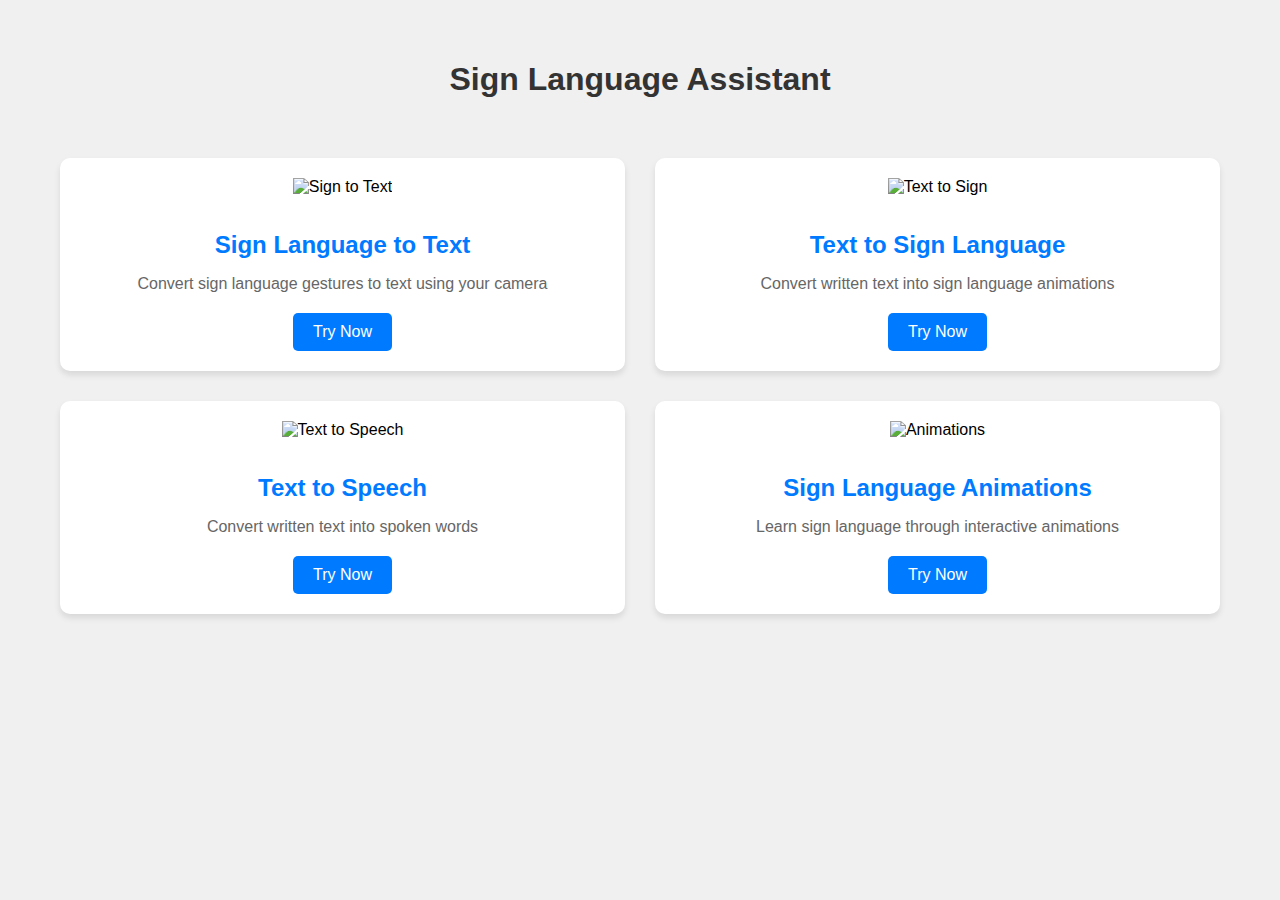
==== main.html @ 63bc65c1 "Main file" ====
<!DOCTYPE html>
<html lang="en">
  <head>
    <meta charset="UTF-8" />
    <meta name="viewport" content="width=device-width, initial-scale=1.0" />
    <title>Sign Language Assistant</title>
    <style>
      body {
        font-family: Arial, sans-serif;
        margin: 0;
        padding: 20px;
        background-color: #f0f0f0;
      }

      .container {
        max-width: 1200px;
        margin: 0 auto;
        padding: 20px;
      }

      h1 {
        text-align: center;
        color: #333;
        margin-bottom: 40px;
      }

      .features-grid {
        display: grid;
        grid-template-columns: repeat(2, 1fr);
        gap: 30px;
        padding: 20px;
      }

      .feature-card {
        background: white;
        border-radius: 10px;
        padding: 20px;
        text-align: center;
        box-shadow: 0 4px 6px rgba(0, 0, 0, 0.1);
        transition: transform 0.3s ease;
      }

      .feature-card:hover {
        transform: translateY(-5px);
      }

      .feature-card img {
        width: 100px;
        height: 100px;
        margin-bottom: 15px;
      }

      .feature-card h2 {
        color: #007bff;
        margin-bottom: 10px;
      }

      .feature-card p {
        color: #666;
        margin-bottom: 20px;
      }

      .feature-button {
        display: inline-block;
        padding: 10px 20px;
        background-color: #007bff;
        color: white;
        text-decoration: none;
        border-radius: 5px;
        transition: background-color 0.3s;
      }

      .feature-button:hover {
        background-color: #0056b3;
      }
    </style>
  </head>
  <body>
    <div class="container">
      <h1>Sign Language Assistant</h1>

      <div class="features-grid">
        <div class="feature-card">
          <img src="images/sign-to-text.png" alt="Sign to Text" />
          <h2>Sign Language to Text</h2>
          <p>Convert sign language gestures to text using your camera</p>
          <a href="index.html" class="feature-button">Try Now</a>
        </div>

        <div class="feature-card">
          <img src="images/text-to-sign.png" alt="Text to Sign" />
          <h2>Text to Sign Language</h2>
          <p>Convert written text into sign language animations</p>
          <a href="text-to-sign.html" class="feature-button">Try Now</a>
        </div>

        <div class="feature-card">
          <img src="images/text-to-speech.png" alt="Text to Speech" />
          <h2>Text to Speech</h2>
          <p>Convert written text into spoken words</p>
          <a href="text-to-speech.html" class="feature-button">Try Now</a>
        </div>

        <div class="feature-card">
          <img src="images/animations.png" alt="Animations" />
          <h2>Sign Language Animations</h2>
          <p>Learn sign language through interactive animations</p>
          <a href="animations.html" class="feature-button">Try Now</a>
        </div>
      </div>
    </div>
  </body>
</html>
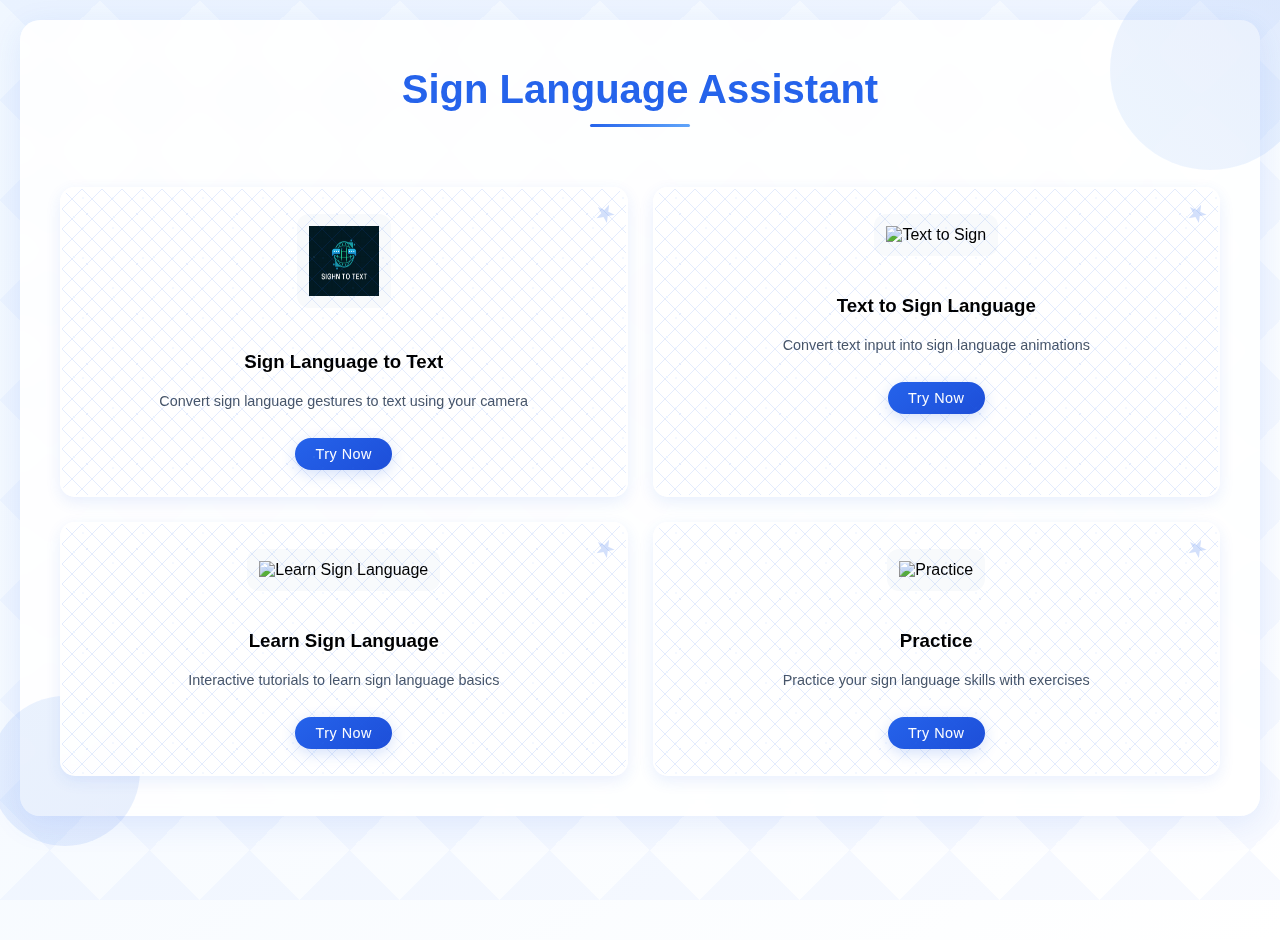
==== commit 66d86ebc: "Add main landing page" ====
--- a/main.html
+++ b/main.html
@@ -9,69 +9,362 @@
         font-family: Arial, sans-serif;
         margin: 0;
         padding: 20px;
-        background-color: #f0f0f0;
+        background: linear-gradient(145deg, #f0f7ff, #ffffff);
+        min-height: 100vh;
+        position: relative;
+        overflow-x: hidden;
       }
 
       .container {
         max-width: 1200px;
         margin: 0 auto;
         padding: 20px;
+        background: rgba(255, 255, 255, 0.9);
+        border-radius: 20px;
+        box-shadow: 0 8px 32px rgba(37, 99, 235, 0.1);
+        backdrop-filter: blur(10px);
+        position: relative;
+        z-index: 1;
+      }
+
+      /* Add decorative patterns */
+      .container::before {
+        content: "";
+        position: absolute;
+        top: -50px;
+        right: -50px;
+        width: 200px;
+        height: 200px;
+        background: linear-gradient(
+          45deg,
+          var(--accent-color),
+          var(--primary-color)
+        );
+        border-radius: 50%;
+        opacity: 0.1;
+        z-index: -1;
+      }
+
+      .container::after {
+        content: "";
+        position: absolute;
+        bottom: -30px;
+        left: -30px;
+        width: 150px;
+        height: 150px;
+        background: linear-gradient(
+          -45deg,
+          var(--primary-color),
+          var(--secondary-color)
+        );
+        border-radius: 50%;
+        opacity: 0.1;
+        z-index: -1;
       }
 
       h1 {
         text-align: center;
-        color: #333;
+        color: var(--primary-color);
         margin-bottom: 40px;
+        font-size: 2.5em;
+        position: relative;
+        padding-bottom: 15px;
+      }
+
+      h1::after {
+        content: "";
+        position: absolute;
+        bottom: 0;
+        left: 50%;
+        transform: translateX(-50%);
+        width: 100px;
+        height: 3px;
+        background: linear-gradient(
+          90deg,
+          var(--primary-color),
+          var(--accent-color)
+        );
+        border-radius: 3px;
       }
 
       .features-grid {
         display: grid;
         grid-template-columns: repeat(2, 1fr);
-        gap: 30px;
+        gap: 25px;
         padding: 20px;
       }
 
+      :root {
+        --primary-color: #2563eb;
+        --primary-dark: #1d4ed8;
+        --secondary-color: #3b82f6;
+        --accent-color: #60a5fa;
+        --text-primary: #1e293b;
+        --text-secondary: #475569;
+        --background-light: #f8fafc;
+      }
+
       .feature-card {
-        background: white;
-        border-radius: 10px;
-        padding: 20px;
+        background: rgba(255, 255, 255, 0.95);
+        border-radius: 15px;
+        padding: 25px;
         text-align: center;
-        box-shadow: 0 4px 6px rgba(0, 0, 0, 0.1);
-        transition: transform 0.3s ease;
+        border: 2px solid transparent;
+        transition: all 0.3s ease;
+        position: relative;
+        overflow: hidden;
+        box-shadow: 0 5px 15px rgba(37, 99, 235, 0.1);
+        backdrop-filter: blur(5px);
+      }
+
+      /* Add star pattern to feature cards */
+      .feature-card::after {
+        content: "";
+        position: absolute;
+        top: 0;
+        left: 0;
+        right: 0;
+        bottom: 0;
+        background-image: 
+          /* Large stars */ radial-gradient(
+            circle at center,
+            var(--primary-color) 1.2px,
+            transparent 1.4px
+          ),
+          /* Medium stars */
+            radial-gradient(
+              circle at 30% 70%,
+              var(--accent-color) 0.8px,
+              transparent 1px
+            ),
+          /* Small stars */
+            radial-gradient(
+              circle at 70% 30%,
+              var(--secondary-color) 0.6px,
+              transparent 0.8px
+            ),
+          /* Star shape using multiple gradients */
+            linear-gradient(
+              45deg,
+              transparent 48%,
+              var(--primary-color) 49%,
+              var(--primary-color) 51%,
+              transparent 52%
+            ),
+          linear-gradient(
+            -45deg,
+            transparent 48%,
+            var(--primary-color) 49%,
+            var(--primary-color) 51%,
+            transparent 52%
+          );
+        background-size: 50px 50px, 40px 40px, 30px 30px, 20px 20px, 20px 20px;
+        opacity: 0.12;
+        pointer-events: none;
+        animation: twinkle 3s infinite alternate;
+      }
+
+      /* Add decorative corner stars */
+      .feature-card::before {
+        content: "★";
+        position: absolute;
+        top: 10px;
+        right: 10px;
+        font-size: 24px;
+        color: var(--primary-color);
+        opacity: 0.2;
+        transform: rotate(25deg);
+        animation: rotateStar 4s infinite linear;
+      }
+
+      /* Enhanced twinkling animation */
+      @keyframes twinkle {
+        0% {
+          opacity: 0.08;
+          transform: scale(1);
+        }
+        50% {
+          opacity: 0.15;
+          transform: scale(1.03);
+        }
+        100% {
+          opacity: 0.08;
+          transform: scale(1);
+        }
+      }
+
+      /* Add rotating animation for corner star */
+      @keyframes rotateStar {
+        from {
+          transform: rotate(0deg);
+        }
+        to {
+          transform: rotate(360deg);
+        }
+      }
+
+      /* Add floating star decoration */
+      .feature-card h2::before {
+        content: "✧";
+        position: absolute;
+        left: -15px;
+        top: 50%;
+        transform: translateY(-50%);
+        color: var(--accent-color);
+        opacity: 0.45;
+        font-size: 1.4em;
+        animation: pulse 2s infinite ease-in-out;
+      }
+
+      /* Add pulse animation for heading star */
+      @keyframes pulse {
+        0% {
+          transform: translateY(-50%) scale(1);
+        }
+        50% {
+          transform: translateY(-50%) scale(1.2);
+        }
+        100% {
+          transform: translateY(-50%) scale(1);
+        }
+      }
+
+      .feature-card h2 {
+        position: relative;
+        display: inline-block;
+        margin-bottom: 12px;
+      }
+
+      /* Enhanced hover effect */
+      .feature-card:hover::after {
+        opacity: 0.2;
+        transition: opacity 0.3s ease;
+      }
+
+      .feature-card:hover::before {
+        transform: scaleX(1);
       }
 
       .feature-card:hover {
         transform: translateY(-5px);
+        border-color: var(--accent-color);
+        box-shadow: 0 8px 25px rgba(37, 99, 235, 0.15);
       }
 
       .feature-card img {
-        width: 100px;
-        height: 100px;
-        margin-bottom: 15px;
-      }
-
-      .feature-card h2 {
-        color: #007bff;
-        margin-bottom: 10px;
+        width: 70px;
+        height: 70px;
+        margin-bottom: 20px;
+        border-radius: 12px;
+        padding: 12px;
+        background: var(--background-light);
+        transition: all 0.3s ease;
+      }
+
+      .feature-card:hover img {
+        transform: scale(1.05);
+        background: linear-gradient(145deg, var(--background-light), #ffffff);
       }
 
       .feature-card p {
-        color: #666;
-        margin-bottom: 20px;
+        color: var(--text-secondary);
+        font-size: 0.9em;
+        line-height: 1.5;
+        margin-bottom: 25px;
       }
 
       .feature-button {
         display: inline-block;
-        padding: 10px 20px;
-        background-color: #007bff;
+        padding: 8px 20px;
+        background: linear-gradient(
+          145deg,
+          var(--primary-color),
+          var(--primary-dark)
+        );
         color: white;
         text-decoration: none;
+        border-radius: 25px;
+        font-size: 0.9em;
+        font-weight: 500;
+        letter-spacing: 0.5px;
+        transition: all 0.3s ease;
+        border: none;
+        box-shadow: 0 4px 15px rgba(37, 99, 235, 0.2);
+      }
+
+      .feature-button:hover {
+        background: linear-gradient(
+          145deg,
+          var(--primary-dark),
+          var(--primary-color)
+        );
+        transform: translateY(-2px);
+        box-shadow: 0 6px 20px rgba(37, 99, 235, 0.3);
+      }
+
+      @media (max-width: 768px) {
+        .features-grid {
+          grid-template-columns: 1fr;
+          gap: 20px;
+          padding: 15px;
+        }
+
+        .feature-card {
+          padding: 20px;
+        }
+      }
+
+      /* Update scrollbar for webkit browsers */
+      ::-webkit-scrollbar {
+        width: 10px;
+      }
+
+      ::-webkit-scrollbar-track {
+        background: #f0f7ff;
+      }
+
+      ::-webkit-scrollbar-thumb {
+        background: var(--primary-color);
         border-radius: 5px;
-        transition: background-color 0.3s;
-      }
-
-      .feature-button:hover {
-        background-color: #0056b3;
+      }
+
+      ::-webkit-scrollbar-thumb:hover {
+        background: var(--primary-dark);
+      }
+
+      /* Update body pattern overlay */
+      body::before {
+        content: "";
+        position: fixed;
+        top: 0;
+        left: 0;
+        width: 100%;
+        height: 100%;
+        background: linear-gradient(
+              45deg,
+              var(--primary-color) 25%,
+              transparent 25%
+            ) -50px 0,
+          linear-gradient(-45deg, var(--primary-color) 25%, transparent 25%) -50px
+            0,
+          linear-gradient(45deg, transparent 75%, var(--primary-color) 75%) -50px
+            0,
+          linear-gradient(-45deg, transparent 75%, var(--primary-color) 75%) -50px
+            0;
+        background-size: 100px 100px;
+        opacity: 0.03;
+        pointer-events: none;
+        z-index: -1;
+        animation: patternMove 60s linear infinite;
+      }
+
+      @keyframes patternMove {
+        0% {
+          background-position: 0 0, 0 50px, 50px -50px, -50px 0px;
+        }
+        100% {
+          background-position: 100px 0, 100px 50px, 150px -50px, 50px 0px;
+        }
       }
     </style>
   </head>
@@ -81,31 +374,31 @@
 
       <div class="features-grid">
         <div class="feature-card">
-          <img src="images/sign-to-text.png" alt="Sign to Text" />
-          <h2>Sign Language to Text</h2>
+          <img src="image1.png" alt="Sign to Text" />
+          <h3>Sign Language to Text</h3>
           <p>Convert sign language gestures to text using your camera</p>
           <a href="index.html" class="feature-button">Try Now</a>
         </div>
 
         <div class="feature-card">
           <img src="images/text-to-sign.png" alt="Text to Sign" />
-          <h2>Text to Sign Language</h2>
-          <p>Convert written text into sign language animations</p>
+          <h3>Text to Sign Language</h3>
+          <p>Convert text input into sign language animations</p>
           <a href="text-to-sign.html" class="feature-button">Try Now</a>
         </div>
 
         <div class="feature-card">
-          <img src="images/text-to-speech.png" alt="Text to Speech" />
-          <h2>Text to Speech</h2>
-          <p>Convert written text into spoken words</p>
-          <a href="text-to-speech.html" class="feature-button">Try Now</a>
+          <img src="images/learn.png" alt="Learn Sign Language" />
+          <h3>Learn Sign Language</h3>
+          <p>Interactive tutorials to learn sign language basics</p>
+          <a href="learn.html" class="feature-button">Try Now</a>
         </div>
 
         <div class="feature-card">
-          <img src="images/animations.png" alt="Animations" />
-          <h2>Sign Language Animations</h2>
-          <p>Learn sign language through interactive animations</p>
-          <a href="animations.html" class="feature-button">Try Now</a>
+          <img src="images/practice.png" alt="Practice" />
+          <h3>Practice</h3>
+          <p>Practice your sign language skills with exercises</p>
+          <a href="practice.html" class="feature-button">Try Now</a>
         </div>
       </div>
     </div>
